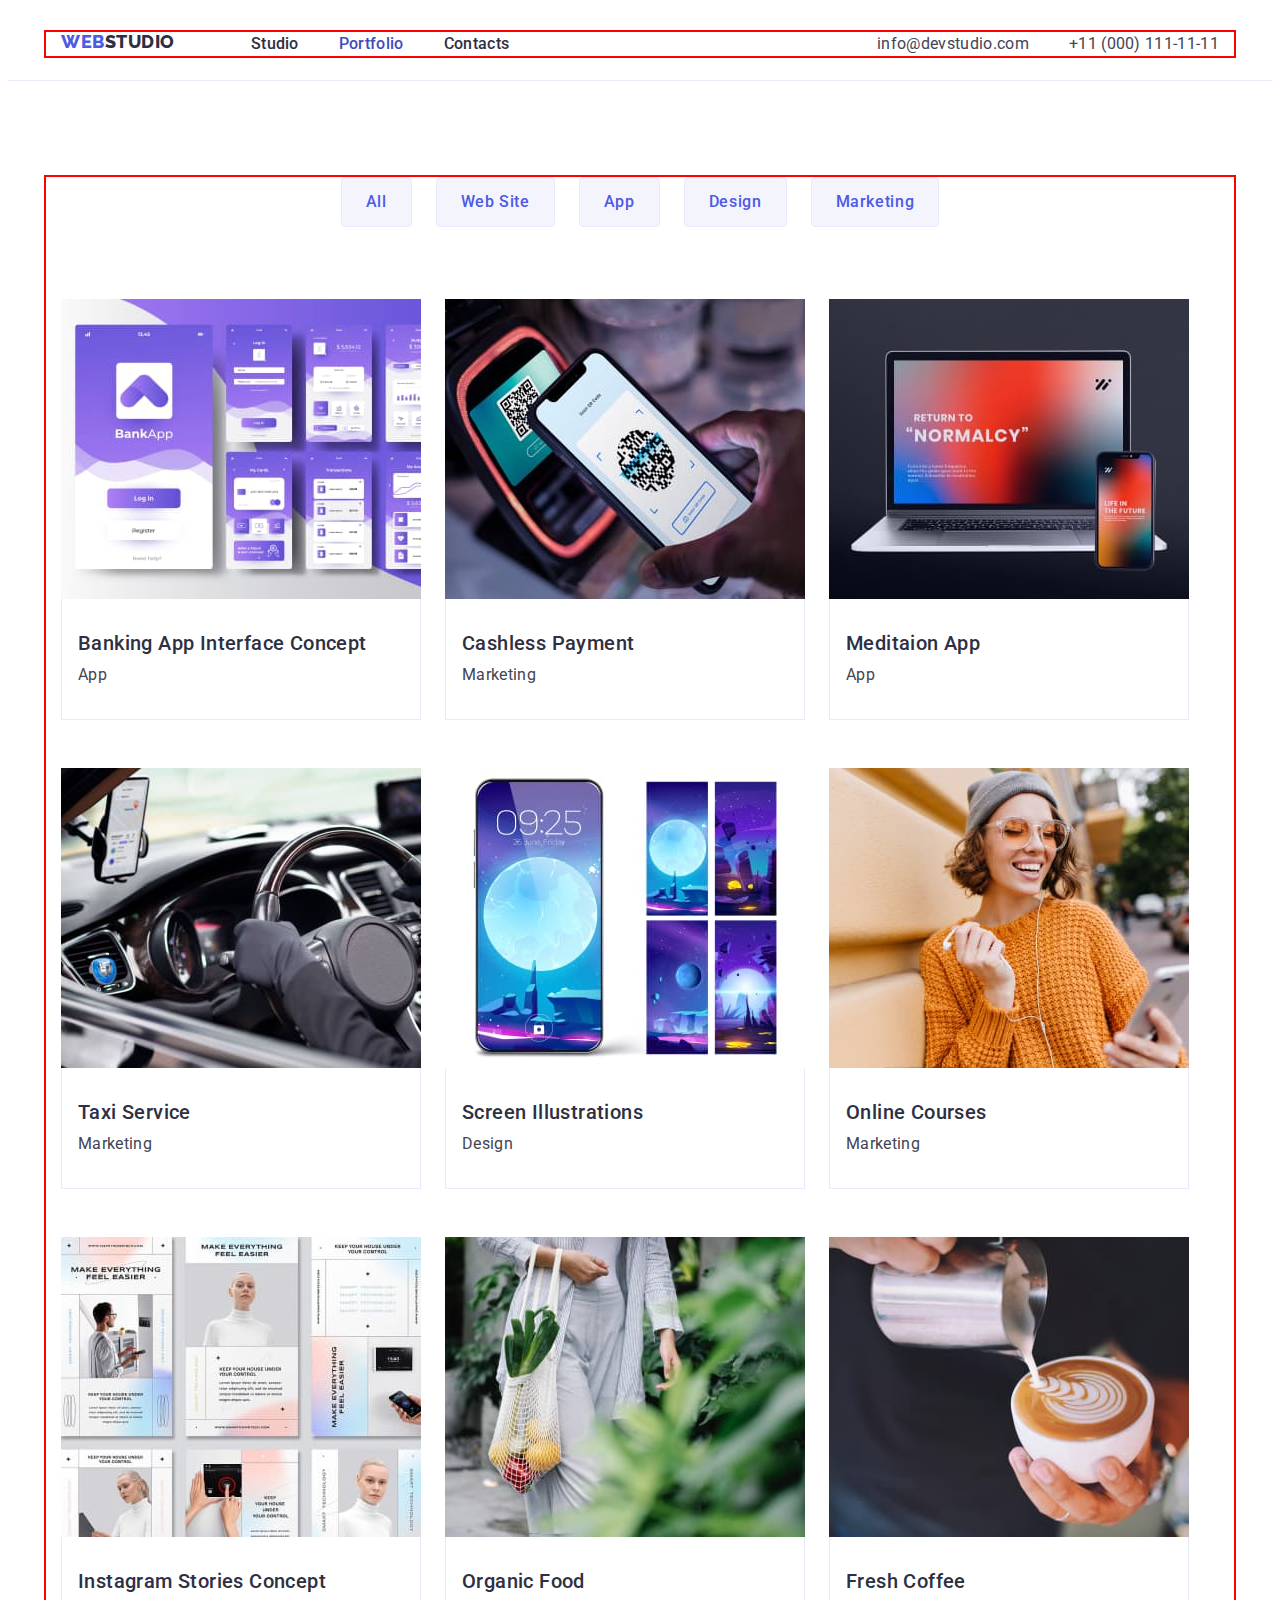
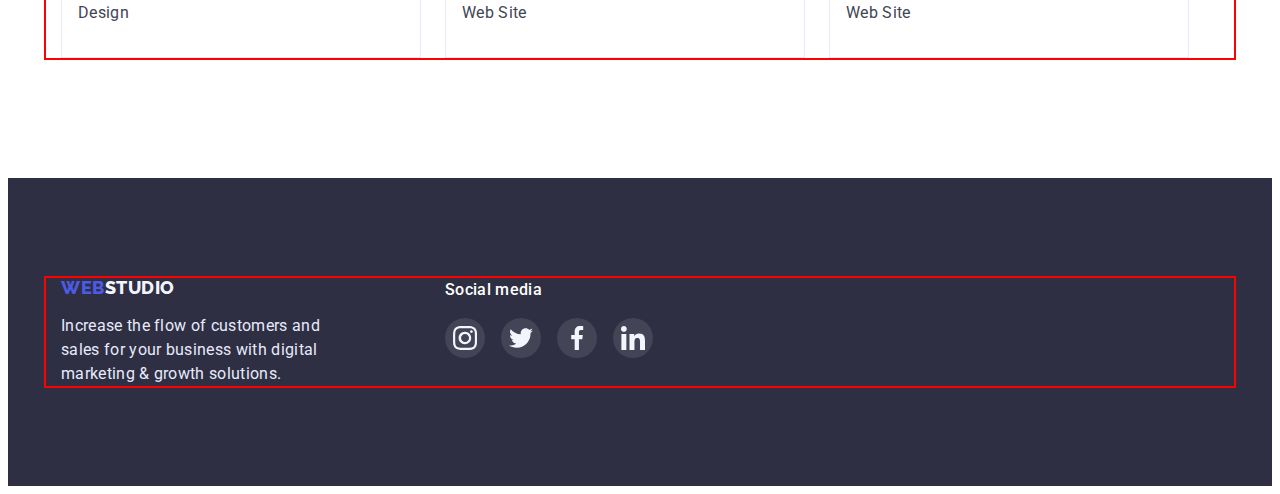
==== portfolio.html @ 885e2771 "Initial commit" ====
<!DOCTYPE html>
<html lang="en">
  <head>
    <meta charset="UTF-8" />
    <meta http-equiv="X-UA-Compatible" content="IE=edge" />
    <meta name="viewport" content="width=device-width, initial-scale=1.0" />
    <link rel="stylesheet" href="./css/styles.css" />
    <link rel="preconnect" href="https://fonts.googleapis.com" />
    <link rel="preconnect" href="https://fonts.gstatic.com" crossorigin />
    <link
      rel="stylesheet"
      href="https://cdnjs.cloudflare.com/ajax/libs/modern-normalize/1.1.0/modern-normalize.min.css"
      integrity="sha512-wpPYUAdjBVSE4KJnH1VR1HeZfpl1ub8YT/NKx4PuQ5NmX2tKuGu6U/JRp5y+Y8XG2tV+wKQpNHVUX03MfMFn9Q=="
      crossorigin="anonymous"
      referrerpolicy="no-referrer"
    />
    <link
      href="https://fonts.googleapis.com/css2?family=Raleway:wght@800&family=Roboto:wght@400;500;700;900&display=swap"
      rel="stylesheet"
    />
    <title>Document</title>
  </head>
  <body>
    <!-- header -->
    <header class="header">
      <div class="container header-wrap">
        <nav class="navigation-wrap">
          <a class="header-logo link" href="./index.html"
            ><span class="logo-firstpart">Web</span>Studio</a
          >
          <ul class="header-list header-navigation-wrap list">
            <li class="header-item">
              <a class="header-link link" href="./index.html">Studio</a>
            </li>
            <li class="header-item">
              <a class="header-link link current" href="./portfolio.html"
                >Portfolio</a
              >
            </li>
            <li class="header-item">
              <a class="header-link link" href="">Contacts</a>
            </li>
          </ul>
        </nav>
        <address class="header-address">
          <ul class="header-address-list header-address-wrap list">
            <li class="header-addres-item">
              <a
                class="header-address-email-link link"
                href="mailto:info@devstudio.com"
                >info@devstudio.com</a
              >
            </li>
            <li class="header-addres-item">
              <a class="header-address-tel-link link" href="tel:+110001111111"
                >+11 (000) 111-11-11</a
              >
            </li>
          </ul>
        </address>
      </div>
    </header>
    <!-- main -->
    <main>
      <!-- portfolio -->
      <section class="section portfolio">
        <div class="container">
          <h1 class="visually-hidden">Portfolio</h1>
          <ul class="portfolio-list_but-wrap list">
            <li class="portfolio-item-button">
              <button class="portfolio-button" type="button">All</button>
            </li>
            <li class="portfolio-item-button">
              <button class="portfolio-button" type="button">Web Site</button>
            </li>
            <li class="portfolio-item-button">
              <button class="portfolio-button" type="button">App</button>
            </li>
            <li class="portfolio-item-button">
              <button class="portfolio-button" type="button">Design</button>
            </li>
            <li class="portfolio-item-button">
              <button class="portfolio-button" type="button">Marketing</button>
            </li>
          </ul>

          <ul class="portfolio-list list">
            <li class="portfolio-item">
              <a href="" class="portfolio-link link">
                <img
                  class="portfolio-img"
                  src="./images/img1-portfolio.jpg"
                  alt="Banking App Interface Concept"
                  width="360"
                  height="300"
                />
                <div class="portfolio-item-info">
                  <h2 class="portfolio-list-header">
                    Banking App Interface Concept
                  </h2>

                  <p class="portfolio-list-text">App</p>
                </div>
              </a>
            </li>
            <li class="portfolio-item">
              <a href="" class="portfolio-link link">
                <img
                  src="./images/img2-portfolio.jpg"
                  alt="Cashless Payment"
                  width="360"
                  height="300"
                />
                <div class="portfolio-item-info">
                  <h2 class="portfolio-list-header">Cashless Payment</h2>
                  <p class="portfolio-list-text">Marketing</p>
                </div>
              </a>
            </li>
            <li class="portfolio-item">
              <a href="" class="portfolio-link link">
                <img
                  src="./images/img3-portfolio.jpg"
                  alt="Meditaion App"
                  width="360"
                  height="300"
                />
                <div class="portfolio-item-info">
                  <h2 class="portfolio-list-header">Meditaion App</h2>
                  <p class="portfolio-list-text">App</p>
                </div>
              </a>
            </li>
            <!-- gfgdfg -->
            <li class="portfolio-item">
              <a href="" class="portfolio-link link">
                <img
                  src="./images/img4-portfolio.jpg"
                  alt="Taxi Service"
                  width="360"
                  height="300"
                />
                <div class="portfolio-item-info">
                  <h2 class="portfolio-list-header">Taxi Service</h2>
                  <p class="portfolio-list-text">Marketing</p>
                </div>
              </a>
            </li>
            <li class="portfolio-item">
              <a href="" class="portfolio-link link">
                <img
                  src="./images/img5-portfolio.jpg"
                  alt="Screen Illustrations"
                  width="360"
                  height="300"
                />
                <div class="portfolio-item-info">
                  <h2 class="portfolio-list-header">Screen Illustrations</h2>
                  <p class="portfolio-list-text">Design</p>
                </div>
              </a>
            </li>
            <li class="portfolio-item">
              <a href="" class="portfolio-link link">
                <img
                  src="./images/img6-portfolio.jpg"
                  alt="Online Courses"
                  width="360"
                  height="300"
                />
                <div class="portfolio-item-info">
                  <h2 class="portfolio-list-header">Online Courses</h2>
                  <p class="portfolio-list-text">Marketing</p>
                </div>
              </a>
            </li>
            <li class="portfolio-item">
              <a href="" class="portfolio-link link">
                <img
                  src="./images/img7-portfolio.jpg"
                  alt="Instagram Stories Concept"
                  width="360"
                  height="300"
                />
                <div class="portfolio-item-info">
                  <h2 class="portfolio-list-header">
                    Instagram Stories Concept
                  </h2>
                  <p class="portfolio-list-text">Design</p>
                </div>
              </a>
            </li>
            <li class="portfolio-item">
              <a href="" class="portfolio-link link">
                <img
                  src="./images/img8-portfolio.jpg"
                  alt="Organic Food"
                  width="360"
                  height="300"
                />
                <div class="portfolio-item-info">
                  <h2 class="portfolio-list-header">Organic Food</h2>
                  <p class="portfolio-list-text">Web Site</p>
                </div>
              </a>
            </li>
            <li class="portfolio-item">
              <a href="" class="portfolio-link link">
                <img
                  src="./images/img9-portfolio.jpg"
                  alt="Fresh Coffee"
                  width="360"
                  height="300"
                />
                <div class="portfolio-item-info">
                  <h2 class="portfolio-list-header">Fresh Coffee</h2>
                  <p class="portfolio-list-text">Web Site</p>
                </div>
              </a>
            </li>
          </ul>
        </div>
      </section>
    </main>
    <!-- footer -->
    <footer class="footer">
      <div class="container">

        <div class="footer-wrap">
          <div class="footer-logo-container">
            <a class="footer-header link" href="./index.html"
            ><span class="logo-firstpart">Web</span>Studio</a
          >
          <p class="footer-text">
            Increase the flow of customers and sales for your business with
            digital marketing & growth solutions.
          </p>
          </div>
          <div class="footer-social-container">
            <p class="footer-social-text">Social media</p>
            <ul class="footer-social-list list">
              <li class="footer-social-item">
                <a class="footer-social-link link" href="">
                  <svg class="footer-social-icon" width="24" height="24" >
                    <use href="./images/symbols.svg#icon-instagram"></use>
                  </svg>
                </a>
              </li>
              <li class="footer-social-item">
                <a class="footer-social-link link"  href="">
                  <svg class="footer-social-icon" width="24" height="24" >
                    <use href="./images/symbols.svg#icon-twitter"></use>
                  </svg>
                </a>
              </li>
              <li class="footer-social-item">
                <a class="footer-social-link link"  href="">
                  <svg class="footer-social-icon" width="24" height="24" >
                    <use href="./images/symbols.svg#icon-facebook"></use>
                  </svg>
                </a>
              </li>
              <li class="footer-social-item">
                <a class="footer-social-link link"  href="">
                  <svg class="footer-social-icon" width="24" height="24" >
                    <use href="./images/symbols.svg#icon-linkedin"></use>
                  </svg>
                </a>
              </li>
            </ul>
          </div>

        </div>

      </div>
    </footer>
  </body>
</html>
---- css/styles.css ----
:root {
    --active-color: #404BBF;
    --CLOUD: #F4F4FD;
    --Iris: #4D5AE5;
    --NAVY-BLUE: #2E2F42;
    --SLATE:#434455;
    --CORNFLOWER:#E7E9FC;
    --White-color:#FFFFFF;
    --LIGHT-SLATE:#8E8F99;
    --GREEN-color: #31d0aa;


  }
body{
    font-family: 'Roboto', sans-serif !important;
    color: var(--SLATE);
    background-color: var(--White-color);
    font-size: 16px;
}
.gfhgr{
    background-image: url("../images/antenna.svg");
}
h1,
h2,
h3,
h4,
h5,
h6,
p {
  margin: 0;
}
ul {
  margin: 0;
  padding-left: 0;
}
.section{
    padding-top: 120px;
    padding-bottom: 120px;
}
.card-social{
    display: flex;
    gap: 24px;
    justify-content: center;
}
.card-social-item{
    width: 40px;
    height: 40px;
}
.card-social-link{
    display: flex;
    width: 100%;
    height: 100%;
    background-color: var(--Iris);
    border-radius: 50%;
    justify-content: center;
    align-items: center;
}
.card-social-icon
{
    fill:var(--CLOUD)
}
.features-wrap{
    display: flex;
    flex-wrap: rap;
    gap: 24px;
}
.section.portfolio {
    padding-top: 96px;
}
.list {
    list-style-type: none;
  }
.link {
    text-decoration: none;
    display: inline-block;
  }
.visually-hidden {
    position: absolute;
    white-space: nowrap;
    width: 1px;
    height: 1px;
    overflow: hidden;
    border: 0;
    padding: 0;
    clip: rect(0 0 0 0);
    clip-path: inset(100%);
    margin: -1px;
 }
 .container{
    width: 100%;
    max-width: 1158px;
    padding: 0 15px;
    margin: 0 auto;
    outline: 2px solid red;
 }
 .header-wrap{
    display: flex;
 }

 .logo-firstpart{
    color: var(--Iris);
 }
 .header-address-email-link:hover,
 .header-address-email-link:focus{
    color: var(--active-color);
}

.hero-button:hover,
.hero-button:focus{
    background:  var(--active-color);
}
.portfolio-button:hover,
.portfolio-button:focus{
    background:  var(--active-color);
    color: var(--White-color);
    cursor: pointer;
    box-shadow: 0px 3px 1px rgb(0 0 0 / 10%), 0px 2px 1px rgb(0 0 0 / 8%), 0px 2px 2px rgb(0 0 0 / 12%);
    border-radius: 4px;

}

 .header-link:hover,
.header-link:focus,
.header-link.current
 {
  color: var(--active-color);
}
.header {
    padding-top: 24px;
    padding-bottom: 24px;
    border-bottom: 1px solid var(--CORNFLOWER);
}
.navigation-wrap{
    display: flex;
}
.header-navigation-wrap{
    display: flex;
    gap: 40px;
}
.header-logo {
font-family: 'Raleway', sans-serif;

font-weight: 800;
font-size: 18px;
line-height: 1.13;


letter-spacing: 0.03em;
text-transform: uppercase;
color: var(--NAVY-BLUE);
margin-right: 76px;
}
button{
    cursor: pointer;
}
.header-list {


}
.header-item {

}
.header-link {
font-weight: 500;
line-height: 1.5;
letter-spacing: 0.02em;
color: var(--NAVY-BLUE);
}

.header-address {
    margin-left: auto;
}
.header-address-wrap{
    display: flex;
    gap: 40px;
}
.header-address-list {
}
.header-addres-item {
}
.header-address-email-link {

line-height: 1.5;
letter-spacing: 0.02em;
color: var(--SLATE);
font-style: normal;
}
.header-address-tel-link{
    
line-height: 1.5;
font-style: normal;
letter-spacing: 0.02em;
color: var(--SLATE);
}

.header-address-tel-link:hover,
.header-address-tel-link:focus{
    color: var(--active-color);
}
.main {
}
.hero {
    margin: 0 auto;
    max-width: 1440px;
    height: 600px;
    background-color: var(--NAVY-BLUE);
    background: var(--NAVY-BLUE);
    padding-top: 188px;
    padding-bottom: 188px;
    text-align: center;
    background-image: linear-gradient( rgba(46, 47, 66, 0.7), rgba(46, 47, 66, 0.7)), url(../images/people-office1.jpg);
    background-repeat: no-repeat;
    background-position: center;
    background-blend-mode:soft-light;
}
.hero-header {
    

font-weight: 700;
font-size: 56px;
line-height: 1.07;
text-align: center;
letter-spacing: 0.02em;
color: var(--White-color);

max-width: 500px;
margin-left: auto;
margin-right: auto;
margin-bottom: 48px;
}
.hero-button {
    
font-family: inherit; 
font-weight: 500;
font-size: 16px;
line-height: 1.5;
letter-spacing: 0.04em;
color: var(--White-color);
border-radius: 4px;
background: var(--Iris);
box-shadow: 0px 4px 4px rgba(0, 0, 0, 0.15);
border: none;
cursor: pointer;
padding: 16px 32px;


}
.features-svg-image{
    display: flex;
    width: 264px;
    height: 112px;
    margin-bottom: 8px;
    background-color: var(--CLOUD);
    border-radius: 4px;
    justify-content: center;
    align-items: center;
}

.features {
}
.features-list {
}
.features-item-wrap {
    flex-basis: 264px;
    width: calc((100% - 72px) / 4);

}
.svg-image-team{
    display: flex;
    width: 100%;
    height: 100%;
    background-color: var(--Iris);
    border-radius: 50%;
    justify-content: center;
    align-items: center;
}
.svg-image{
    fill: var(--NAVY-BLUE);
}
.features-list-header {

    

font-weight: 500;
font-size: 20px;
line-height: 1.2;
letter-spacing: 0.02em;
color: var(--NAVY-BLUE);
margin-bottom:8px;


}

  

.features-list-text {


line-height: 1.5;
letter-spacing: 0.02em;
color: var(--SLATE);
}

.about {
}
.about-header {
font-weight: 700;
font-size: 36px;
line-height: 1.11;
text-align: center;
letter-spacing: 0.02em;
color: var(--NAVY-BLUE);
margin-bottom: 72px;
text-align: center;
}
.about-list-wrap {
    display: flex;
    gap: 24px;
    flex-wrap: wrap;
    justify-content: center;
}
.about-item {
    flex-shrink: 0;
    width: 360px; 
    /* width: calc((100% - 24px * 2) / 3); */
}
.about-img {
    display: block;
    background: linear-gradient(0deg, rgba(77, 90, 229, 0.1), rgba(77, 90, 229, 0.1));
background-blend-mode: soft-light, normal;
width: 100%;
height: auto;
border: 1px solid var(--CORNFLOWER);

}

.svg-list-team{
    display: flex;
    gap: 24px;
    justify-content: center;
}

.team {
    background-color: var(--CLOUD);
}
.team-header {

margin-bottom: 72px;
text-align: center;
font-weight: 700;
font-size: 36px;
line-height: 1.11;
letter-spacing: 0.02em;
text-transform: capitalize;
color: var(--NAVY-BLUE);
}
.team-wrap {
    display: flex;
    gap: 24px;
    flex-wrap: wrap;
}
.list {
}
.team-item {
background: var(--White-color);
box-shadow: 0px 1px 6px rgba(46, 47, 66, 0.08), 0px 1px 1px rgba(46, 47, 66, 0.16), 0px 2px 1px rgba(46, 47, 66, 0.08);
border-radius: 0px 0px 4px 4px;
flex-basis: calc((100% - 24px * 3) / 4);

}
.section-card-info{
    padding: 32px 16px;
    text-align: center;
}
.team-list-img {
}
.team-list-header {

    margin-bottom: 8px;
font-weight: 500;
font-size: 20px;
line-height: 1.2;
text-align: center;
letter-spacing: 0.02em;
color: var(--NAVY-BLUE);
}
.team-list-text {

line-height: 1.5;
text-align: center;
letter-spacing: 0.02em;
color: var(--SLATE);
margin-bottom: 8px;
}
.customers{
    padding-top: 130px;
    padding-bottom: 120px;


}

.footer {
    background-color: var(--NAVY-BLUE);
    padding-top: 100px;
    padding-bottom: 100px;
}
.footer-header {
    margin-bottom: 16px;
    font-family: 'Raleway', sans-serif;

font-weight: 800;
font-size: 18px;
line-height: 1.13;
/* identical to box height */



letter-spacing: 0.03em;
text-transform: uppercase;

color: var(--CLOUD);

}

.footer-text {
    
max-width: 264px;
line-height: 1.5;


letter-spacing: 0.02em;


color: var(--CORNFLOWER);

}





/* */

.portfolio {
}
.portfolio-list_but-wrap {
    display: flex;
    justify-content: center;
    gap: 24px;
    margin-bottom: 72px;
}
.portfolio-item-button {
    
}
.portfolio-list{
    display: flex;
    flex-wrap: wrap;
    column-gap: 24px;
    row-gap: 48px;
}
.portfolio-list .item {

}
.section.about{
    padding-top: 0;
    }

.portfolio-button {
    cursor: pointer;
    padding: 12px 24px;
    border-radius: 4px;
    font-family: inherit; 
    font-weight: 500;
    font-size: 16px;
    line-height: 1.5;
    letter-spacing: 0.04em;
background: var(--CLOUD);
color: var(--Iris);
border: 1px solid var(--CORNFLOWER);





}
.portfolio {
}
.portfolio-list {
}
.portfolio-item {

    background: var(--White-color);
}
.portfolio-item-info{
    padding: 32px 16px;
    border-right: 1px solid var(--CORNFLOWER);
    border-bottom: 1px solid var(--CORNFLOWER);
    border-left: 1px solid var(--CORNFLOWER);
}
img{
    display: block !important;
}
.portfolio-img {
    width: 100%;
    height: auto;
    display: block;
    background: linear-gradient(0deg, rgba(77, 90, 229, 0.1), rgba(77, 90, 229, 0.1));
mix-blend-mode: normal;
}
.portfolio-list-header {
    margin-bottom: 8px;
font-weight: 500;
font-size: 20px;
line-height: 1.2;
letter-spacing: 0.02em;
color: var(--NAVY-BLUE);
}
.portfolio-list-text {
line-height: 1.5;
letter-spacing: 0.02em;
color: var(--SLATE);

}
.customers-header{
    color: var(--NAVY-BLUE);
    font-weight: 700;
    font-size: 36px;
    line-height: 1.11;
    letter-spacing: 0.02em;
    margin-bottom: 72px;
    text-align: center;
}
.customers-list{
    display: flex;
    gap: 24px;
}
.customers-item{
    width: 168px;
    height: 88px;
}
.customers-link{
    display: flex;
    width: 100%;
    height: 100%;
    border: 1px solid var(--LIGHT-SLATE);
    border-radius: 4px;
    justify-content: center;
    align-items: center;
    color: var(--LIGHT-SLATE);
}
.customers-icon{
    fill: currentColor;
}
.card-social-link:hover,
.card-social-link:focus{
    background-color: var(--active-color);

}
.customers-link:hover,
.customers-link:focus{
    color:var(--active-color);
    border-color: var(--active-color);

}
.footer-wrap{
    display: flex;
    gap: 120px;
}

.footer-social-list{
    display: flex;
    gap: 16px;
}
.footer-social-item{
    width: 40px;
    height: 40px;
}
.footer-social-icon{
    fill: var(--CLOUD);
}
.footer-social-link{
    display: flex;
    width: 100%;
    height: 100%;
    background-color: rgba(255, 255, 255, 0.1);
    border-radius: 50%;
    justify-content: center;
    align-items: center;
}
.footer-social-link:hover,
.footer-social-link:focus{
    background-color: var(--GREEN-color);

}
.portfolio-link:hover,
.portfolio-link:focus {
    box-shadow: 0px 1px 6px rgba(46, 47, 66, 0.08),
      0px 1px 1px rgba(46, 47, 66, 0.16), 0px 2px 1px rgba(46, 47, 66, 0.08);
  }

  .footer-social-text{

    margin-bottom: 16px;
    font-weight: 500;
    line-height: 1.5;
    letter-spacing: 0.02em;
    color: var(--White-color);
  }
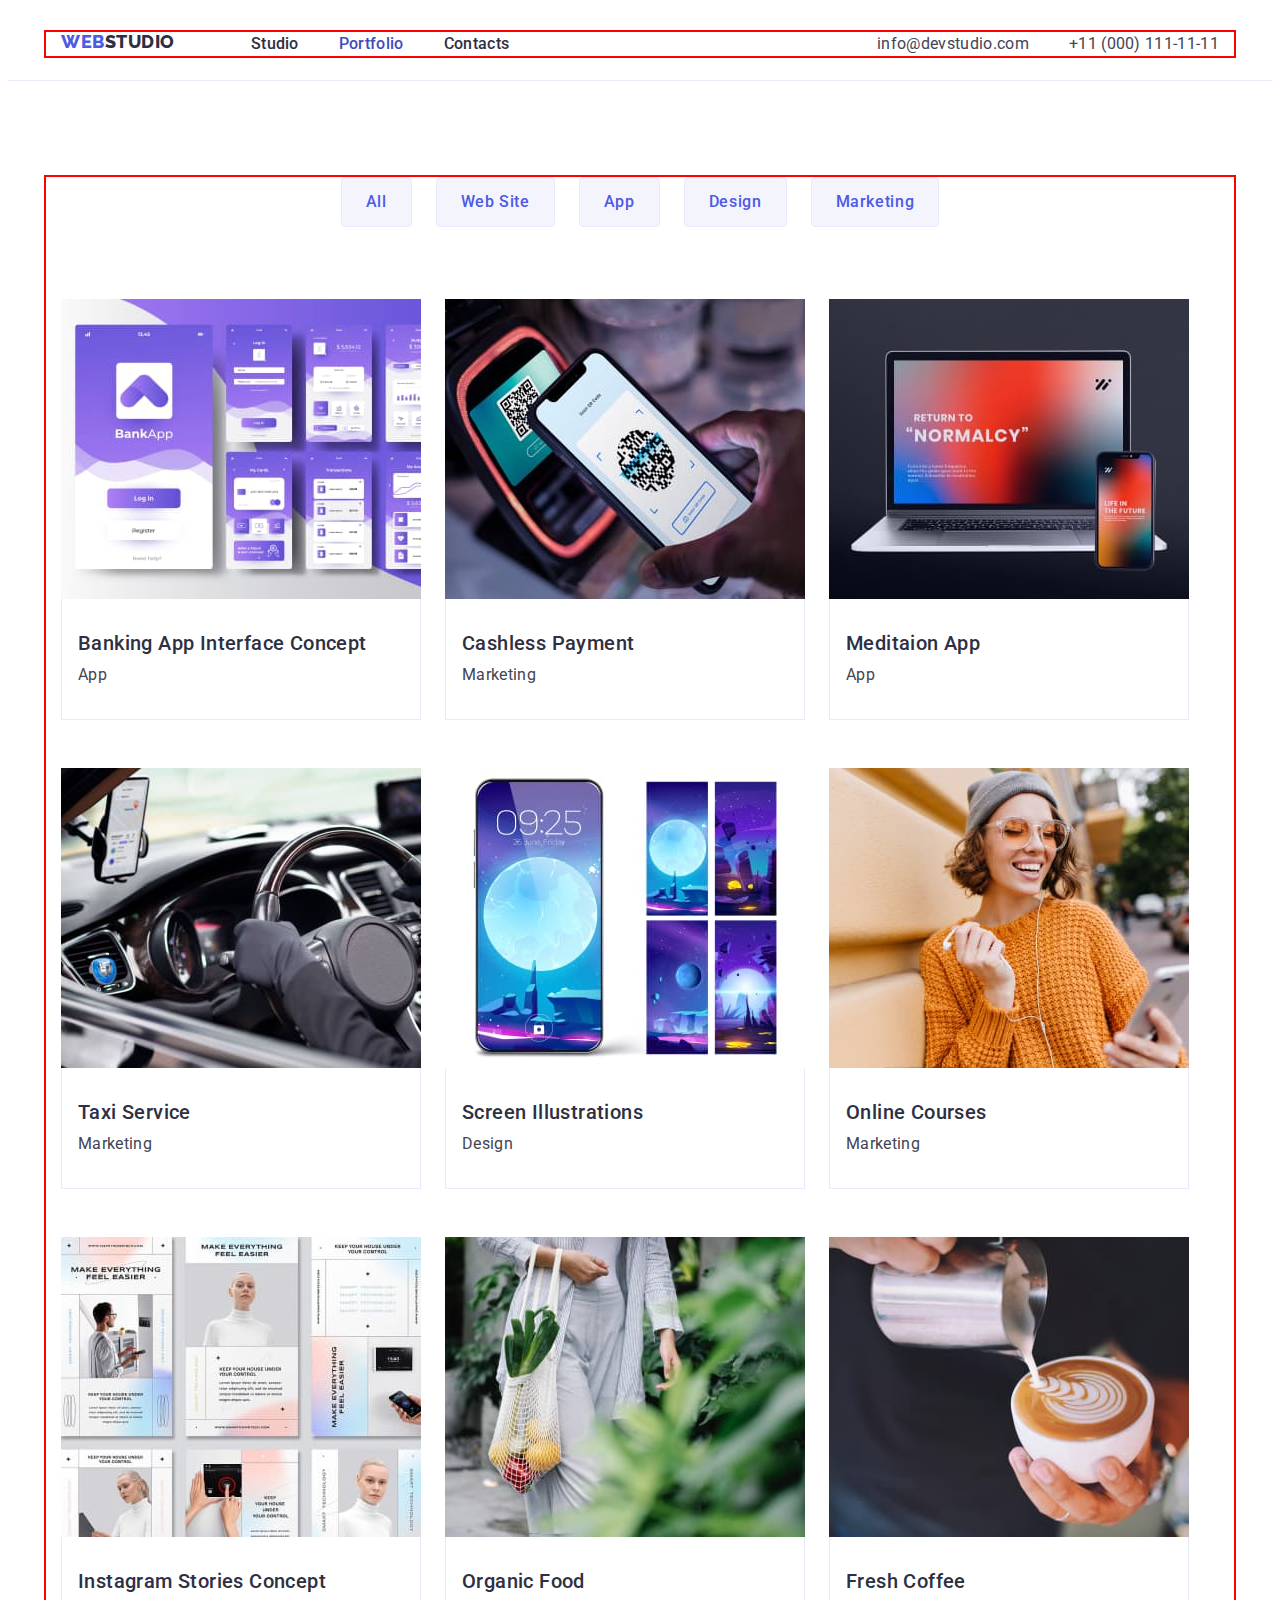
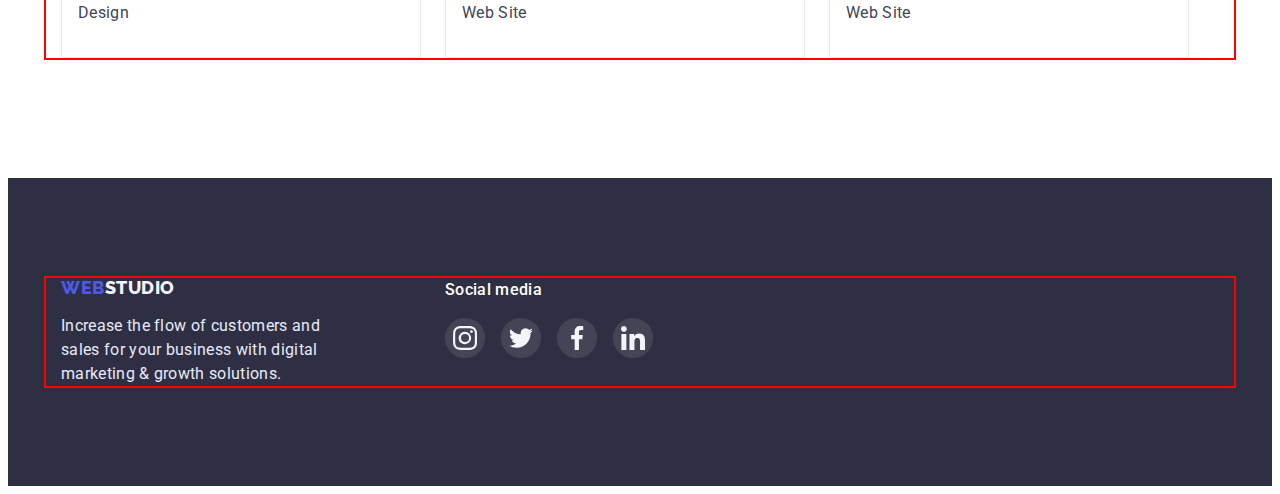
==== commit 63dbb78d: "modified:   css/styles.css 	modified:   images/symbols.svg 	modified:   index.html 	new file:   js/m" ====
--- a/portfolio.html
+++ b/portfolio.html
@@ -87,6 +87,7 @@
           <ul class="portfolio-list list">
             <li class="portfolio-item">
               <a href="" class="portfolio-link link">
+                <div class="portfolio-transform">
                 <img
                   class="portfolio-img"
                   src="./images/img1-portfolio.jpg"
@@ -94,6 +95,8 @@
                   width="360"
                   height="300"
                 />
+                <p class="portfolio-text-transform">14 Stylish and User-Friendly App Design Concepts · Task Manager App · Calorie Tracker App · Exotic Fruit Ecommerce App · Cloud Storage App</p>
+              </div>
                 <div class="portfolio-item-info">
                   <h2 class="portfolio-list-header">
                     Banking App Interface Concept
@@ -105,12 +108,15 @@
             </li>
             <li class="portfolio-item">
               <a href="" class="portfolio-link link">
+                <div class="portfolio-transform">
                 <img
                   src="./images/img2-portfolio.jpg"
                   alt="Cashless Payment"
                   width="360"
                   height="300"
                 />
+                <p class="portfolio-text-transform">14 Stylish and User-Friendly App Design Concepts · Task Manager App · Calorie Tracker App · Exotic Fruit Ecommerce App · Cloud Storage App</p>
+                </div>
                 <div class="portfolio-item-info">
                   <h2 class="portfolio-list-header">Cashless Payment</h2>
                   <p class="portfolio-list-text">Marketing</p>
@@ -119,12 +125,15 @@
             </li>
             <li class="portfolio-item">
               <a href="" class="portfolio-link link">
+                <div class="portfolio-transform">
                 <img
                   src="./images/img3-portfolio.jpg"
                   alt="Meditaion App"
                   width="360"
                   height="300"
                 />
+                <p class="portfolio-text-transform">14 Stylish and User-Friendly App Design Concepts · Task Manager App · Calorie Tracker App · Exotic Fruit Ecommerce App · Cloud Storage App</p>
+                </div>
                 <div class="portfolio-item-info">
                   <h2 class="portfolio-list-header">Meditaion App</h2>
                   <p class="portfolio-list-text">App</p>
@@ -134,12 +143,15 @@
             <!-- gfgdfg -->
             <li class="portfolio-item">
               <a href="" class="portfolio-link link">
+                <div class="portfolio-transform">
                 <img
                   src="./images/img4-portfolio.jpg"
                   alt="Taxi Service"
                   width="360"
                   height="300"
                 />
+                <p class="portfolio-text-transform">14 Stylish and User-Friendly App Design Concepts · Task Manager App · Calorie Tracker App · Exotic Fruit Ecommerce App · Cloud Storage App</p>
+                </div>
                 <div class="portfolio-item-info">
                   <h2 class="portfolio-list-header">Taxi Service</h2>
                   <p class="portfolio-list-text">Marketing</p>
@@ -148,12 +160,15 @@
             </li>
             <li class="portfolio-item">
               <a href="" class="portfolio-link link">
+                <div class="portfolio-transform">
                 <img
                   src="./images/img5-portfolio.jpg"
                   alt="Screen Illustrations"
                   width="360"
                   height="300"
                 />
+                <p class="portfolio-text-transform">14 Stylish and User-Friendly App Design Concepts · Task Manager App · Calorie Tracker App · Exotic Fruit Ecommerce App · Cloud Storage App</p>
+                </div>
                 <div class="portfolio-item-info">
                   <h2 class="portfolio-list-header">Screen Illustrations</h2>
                   <p class="portfolio-list-text">Design</p>
@@ -162,12 +177,15 @@
             </li>
             <li class="portfolio-item">
               <a href="" class="portfolio-link link">
+                <div class="portfolio-transform">
                 <img
                   src="./images/img6-portfolio.jpg"
                   alt="Online Courses"
                   width="360"
                   height="300"
                 />
+                <p class="portfolio-text-transform">14 Stylish and User-Friendly App Design Concepts · Task Manager App · Calorie Tracker App · Exotic Fruit Ecommerce App · Cloud Storage App</p>
+                </div>
                 <div class="portfolio-item-info">
                   <h2 class="portfolio-list-header">Online Courses</h2>
                   <p class="portfolio-list-text">Marketing</p>
@@ -176,12 +194,15 @@
             </li>
             <li class="portfolio-item">
               <a href="" class="portfolio-link link">
+                <div class="portfolio-transform">
                 <img
                   src="./images/img7-portfolio.jpg"
                   alt="Instagram Stories Concept"
                   width="360"
                   height="300"
                 />
+                <p class="portfolio-text-transform">14 Stylish and User-Friendly App Design Concepts · Task Manager App · Calorie Tracker App · Exotic Fruit Ecommerce App · Cloud Storage App</p>
+                </div>
                 <div class="portfolio-item-info">
                   <h2 class="portfolio-list-header">
                     Instagram Stories Concept
@@ -192,12 +213,15 @@
             </li>
             <li class="portfolio-item">
               <a href="" class="portfolio-link link">
+                <div class="portfolio-transform">
                 <img
                   src="./images/img8-portfolio.jpg"
                   alt="Organic Food"
                   width="360"
                   height="300"
                 />
+                <p class="portfolio-text-transform">14 Stylish and User-Friendly App Design Concepts · Task Manager App · Calorie Tracker App · Exotic Fruit Ecommerce App · Cloud Storage App</p>
+                </div>
                 <div class="portfolio-item-info">
                   <h2 class="portfolio-list-header">Organic Food</h2>
                   <p class="portfolio-list-text">Web Site</p>
@@ -206,12 +230,15 @@
             </li>
             <li class="portfolio-item">
               <a href="" class="portfolio-link link">
+                <div class="portfolio-transform">
                 <img
                   src="./images/img9-portfolio.jpg"
                   alt="Fresh Coffee"
                   width="360"
                   height="300"
                 />
+                <p class="portfolio-text-transform">14 Stylish and User-Friendly App Design Concepts · Task Manager App · Calorie Tracker App · Exotic Fruit Ecommerce App · Cloud Storage App</p>
+              </div>
                 <div class="portfolio-item-info">
                   <h2 class="portfolio-list-header">Fresh Coffee</h2>
                   <p class="portfolio-list-text">Web Site</p>
--- a/css/styles.css
+++ b/css/styles.css
@@ -8,9 +8,15 @@
     --White-color:#FFFFFF;
     --LIGHT-SLATE:#8E8F99;
     --GREEN-color: #31d0aa;
+    --Timing-funk:cubic-bezier(0.4, 0, 0.2, 1)
 
 
   }
+button{
+    transition-property: background-color ,box-shadow;
+    transition-duration: 250ms;
+    transition-timing-function: var(--Timing-funk);
+}
 body{
     font-family: 'Roboto', sans-serif !important;
     color: var(--SLATE);
@@ -54,6 +60,7 @@
     border-radius: 50%;
     justify-content: center;
     align-items: center;
+    transition: background-color 250ms var(--Timing-funk);
 }
 .card-social-icon
 {
@@ -129,6 +136,7 @@
     padding-top: 24px;
     padding-bottom: 24px;
     border-bottom: 1px solid var(--CORNFLOWER);
+   
 }
 .navigation-wrap{
     display: flex;
@@ -158,13 +166,31 @@
 
 }
 .header-item {
-
+    position: relative;
+
+}
+.header-item::after {
+position: absolute;
+left: 0;
+bottom: -24px;
+content: '';
+border-radius: 2px;
+width: 100%;
+height: 4px;
+background-color:var(--active-color);
+opacity: 0;
+transition: opacity 250ms var(--Timing-funk);
+}
+.header-item:hover::after{
+    opacity: 1;
 }
 .header-link {
+
 font-weight: 500;
 line-height: 1.5;
 letter-spacing: 0.02em;
 color: var(--NAVY-BLUE);
+transition: color 250ms var(--Timing-funk);
 }
 
 .header-address {
@@ -184,6 +210,7 @@
 letter-spacing: 0.02em;
 color: var(--SLATE);
 font-style: normal;
+transition: color 250ms var(--Timing-funk);
 }
 .header-address-tel-link{
     
@@ -211,7 +238,7 @@
     background-image: linear-gradient( rgba(46, 47, 66, 0.7), rgba(46, 47, 66, 0.7)), url(../images/people-office1.jpg);
     background-repeat: no-repeat;
     background-position: center;
-    background-blend-mode:soft-light;
+   
 }
 .hero-header {
     
@@ -242,7 +269,7 @@
 border: none;
 cursor: pointer;
 padding: 16px 32px;
-
+transition: background-color 250ms var(--Timing-funk);
 
 }
 .features-svg-image{
@@ -477,7 +504,7 @@
 background: var(--CLOUD);
 color: var(--Iris);
 border: 1px solid var(--CORNFLOWER);
-
+transition: color 250ms var(--Timing-funk), background-color 250ms var(--Timing-funk), border-color 250ms var(--Timing-funk), box-shadow 250ms var(--Timing-funk);
 
 
 
@@ -547,6 +574,8 @@
     justify-content: center;
     align-items: center;
     color: var(--LIGHT-SLATE);
+    transition: color 250ms var(--Timing-funk),
+     border-color 250ms var(--Timing-funk);
 }
 .customers-icon{
     fill: currentColor;
@@ -586,10 +615,17 @@
     border-radius: 50%;
     justify-content: center;
     align-items: center;
+    transition: background-color 250ms var(--Timing-funk);
 }
 .footer-social-link:hover,
 .footer-social-link:focus{
     background-color: var(--GREEN-color);
+
+}
+.portfolio-link{
+    transition-property: box-shadow;
+    transition-duration: 250ms;
+    transition-timing-function: --Timing-funk;
 
 }
 .portfolio-link:hover,
@@ -605,4 +641,68 @@
     line-height: 1.5;
     letter-spacing: 0.02em;
     color: var(--White-color);
-  }+  }
+.portfolio-transform{
+    position: relative;
+    overflow: hidden;
+    width: 100%;
+    height: 100%;
+}
+.portfolio-text-transform{
+    position: absolute;  
+    top: 0;
+    width: 100%;
+    height: 100%;
+    padding: 40px 32px 0 32px;
+    line-height: 1.5;
+    letter-spacing: 0.02em;
+    color: #F4F4FD;
+    background-color: #4D5AE5;
+    transform: translateY(100%);
+    transition: transform 250ms var(--Timing-funk);
+}
+.portfolio-link:is(:hover,:focus) .portfolio-text-transform{
+    transform: translateY(0);
+}
+.modal{
+    position: absolute;
+    top:50%;
+    left: 50%;
+    transform: translate(-50%,-50%);
+    height: 576px;
+    width: 408px;
+    background-color: #FCFCFC;
+    box-shadow: 0px 1px 1px rgba(0, 0, 0, 14%), 0px 1px 3px rgba(0, 0, 0, 12%), 0px 2px 1px rgba(0, 0, 0, 2%);
+    border-radius: 4px;
+
+}
+.backdrop{
+    position: fixed;
+    top:0;
+    left: 0;
+    bottom: 0;
+    right: 0;
+    height: 100%;
+    width: 100%;
+    background-color: rgba(46, 47, 66, 0.4);
+
+}
+.is-hidden{
+opacity: 0;
+pointer-events: none;
+}
+.modal-btn{
+    
+  
+    display: flex;
+    justify-content: center;
+    align-items: center;
+    margin-left: auto;
+    width: 24px;
+    height: 24px;
+    padding: 0;
+    background-color: #e7e9fc;
+    border: 1px solid rgba(0, 0, 0, 0.1);
+    border-radius: 50%;
+    cursor: pointer;
+}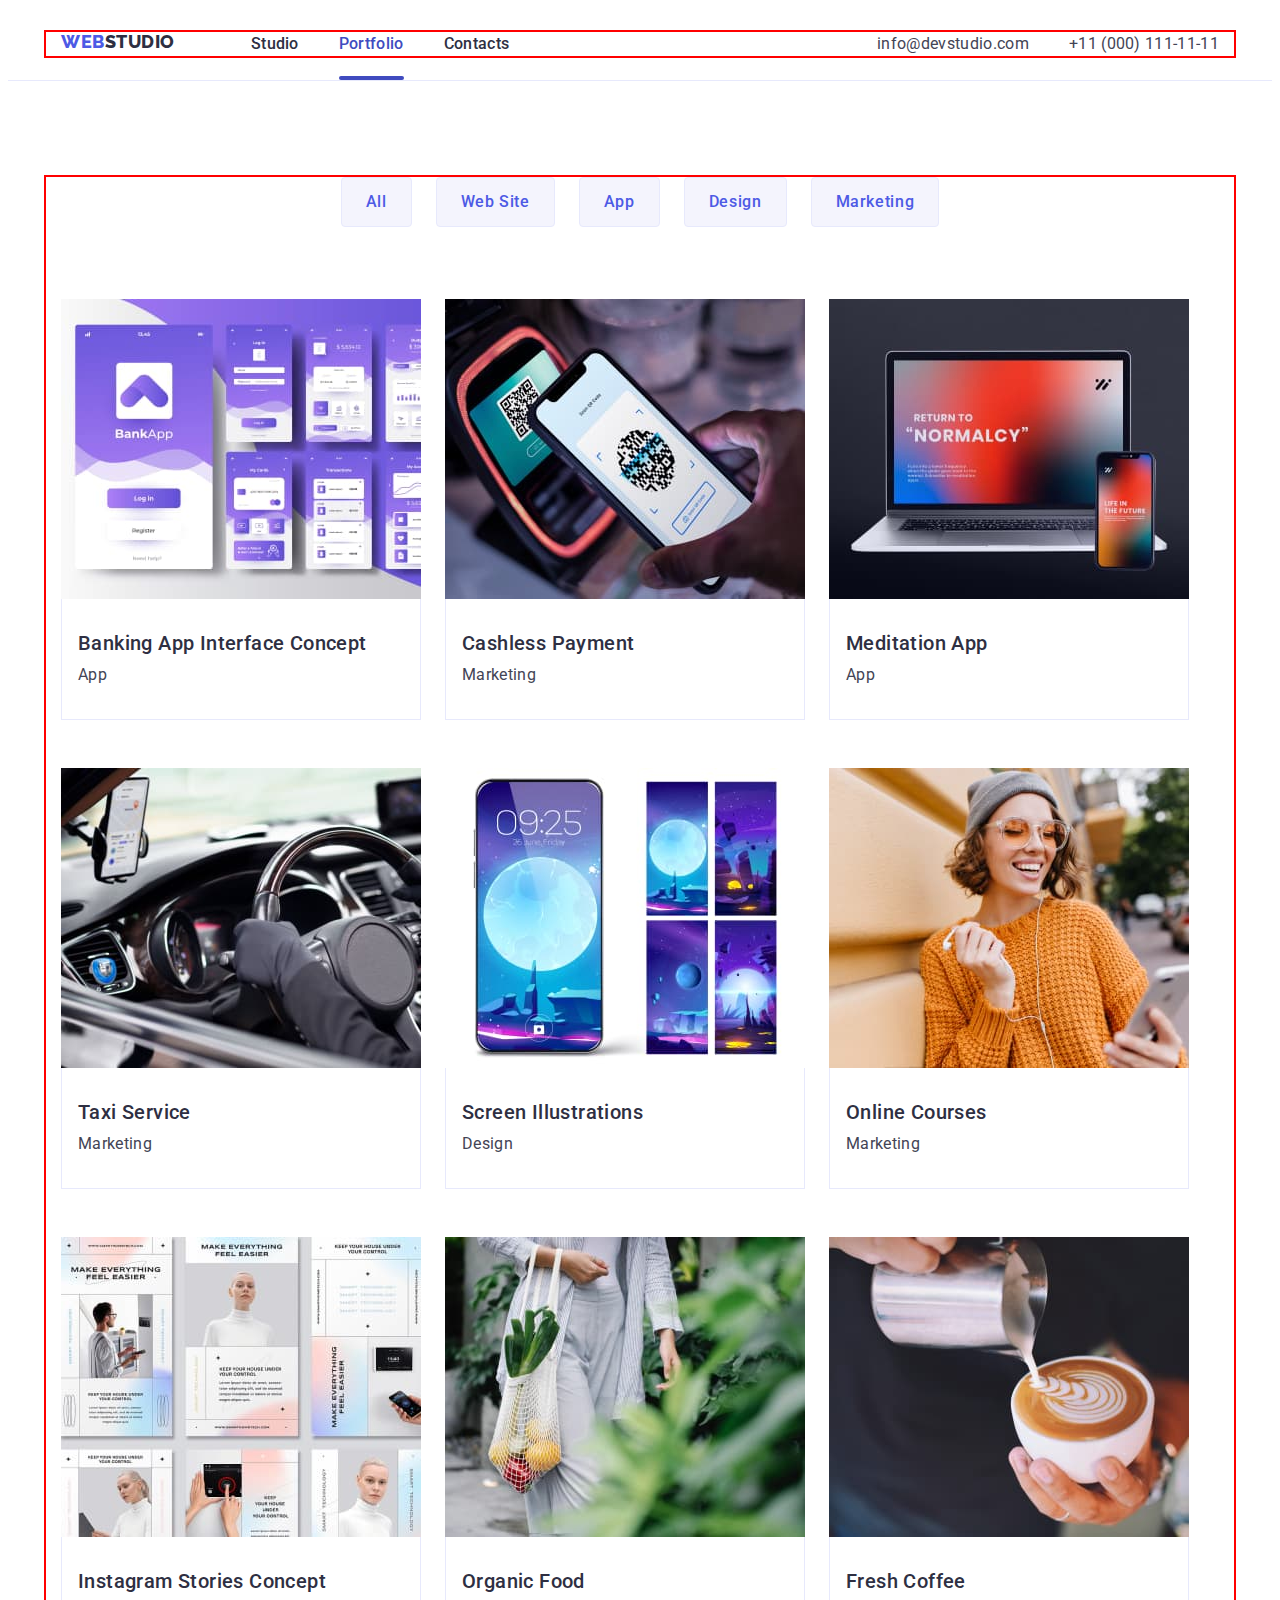
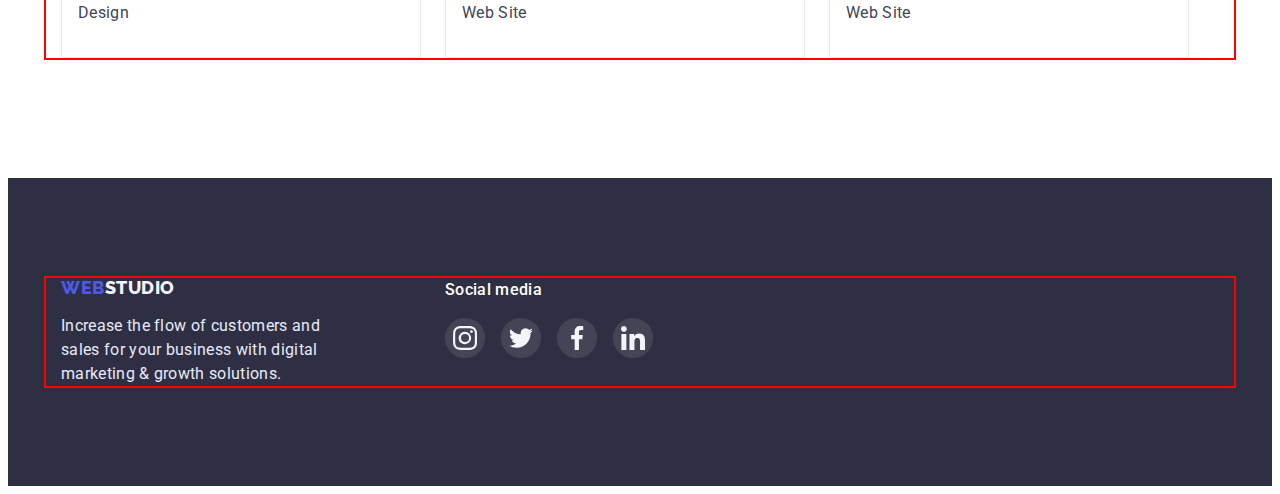
==== commit 521177a6: "modified:   css/styles.css 	modified:   portfolio.html" ====
--- a/portfolio.html
+++ b/portfolio.html
@@ -128,14 +128,14 @@
                 <div class="portfolio-transform">
                 <img
                   src="./images/img3-portfolio.jpg"
-                  alt="Meditaion App"
-                  width="360"
-                  height="300"
-                />
-                <p class="portfolio-text-transform">14 Stylish and User-Friendly App Design Concepts · Task Manager App · Calorie Tracker App · Exotic Fruit Ecommerce App · Cloud Storage App</p>
-                </div>
-                <div class="portfolio-item-info">
-                  <h2 class="portfolio-list-header">Meditaion App</h2>
+                  alt="Meditation App"
+                  width="360"
+                  height="300"
+                />
+                <p class="portfolio-text-transform">14 Stylish and User-Friendly App Design Concepts · Task Manager App · Calorie Tracker App · Exotic Fruit Ecommerce App · Cloud Storage App</p>
+                </div>
+                <div class="portfolio-item-info">
+                  <h2 class="portfolio-list-header">Meditation App</h2>
                   <p class="portfolio-list-text">App</p>
                 </div>
               </a>
--- a/css/styles.css
+++ b/css/styles.css
@@ -169,7 +169,7 @@
     position: relative;
 
 }
-.header-item::after {
+.current::after {
 position: absolute;
 left: 0;
 bottom: -24px;
@@ -178,11 +178,8 @@
 width: 100%;
 height: 4px;
 background-color:var(--active-color);
-opacity: 0;
+opacity: 1;
 transition: opacity 250ms var(--Timing-funk);
-}
-.header-item:hover::after{
-    opacity: 1;
 }
 .header-link {
 
@@ -266,7 +263,8 @@
 border-radius: 4px;
 background: var(--Iris);
 box-shadow: 0px 4px 4px rgba(0, 0, 0, 0.15);
-border: none;
+border-radius: 4px;
+border-color: var(--Iris);
 cursor: pointer;
 padding: 16px 32px;
 transition: background-color 250ms var(--Timing-funk);
@@ -674,7 +672,8 @@
     background-color: #FCFCFC;
     box-shadow: 0px 1px 1px rgba(0, 0, 0, 14%), 0px 1px 3px rgba(0, 0, 0, 12%), 0px 2px 1px rgba(0, 0, 0, 2%);
     border-radius: 4px;
-
+    transform: translate(-50%, -50%) scale(1);
+    transition: transform 250ms var(--Timing-funk);
 }
 .backdrop{
     position: fixed;
@@ -685,6 +684,8 @@
     height: 100%;
     width: 100%;
     background-color: rgba(46, 47, 66, 0.4);
+    transition: visibility 250ms var(--Timing-funk),
+     opacity 250ms var(--Timing-funk);
 
 }
 .is-hidden{
@@ -694,10 +695,9 @@
 .modal-btn{
     
   
-    display: flex;
-    justify-content: center;
-    align-items: center;
-    margin-left: auto;
+    position: absolute;
+    top: 0;
+    right: 0;
     width: 24px;
     height: 24px;
     padding: 0;
@@ -705,4 +705,7 @@
     border: 1px solid rgba(0, 0, 0, 0.1);
     border-radius: 50%;
     cursor: pointer;
+}
+.backdrop.is-hidden .modal {
+    transform: translate(-50%, -50%) scale(.1);
 }